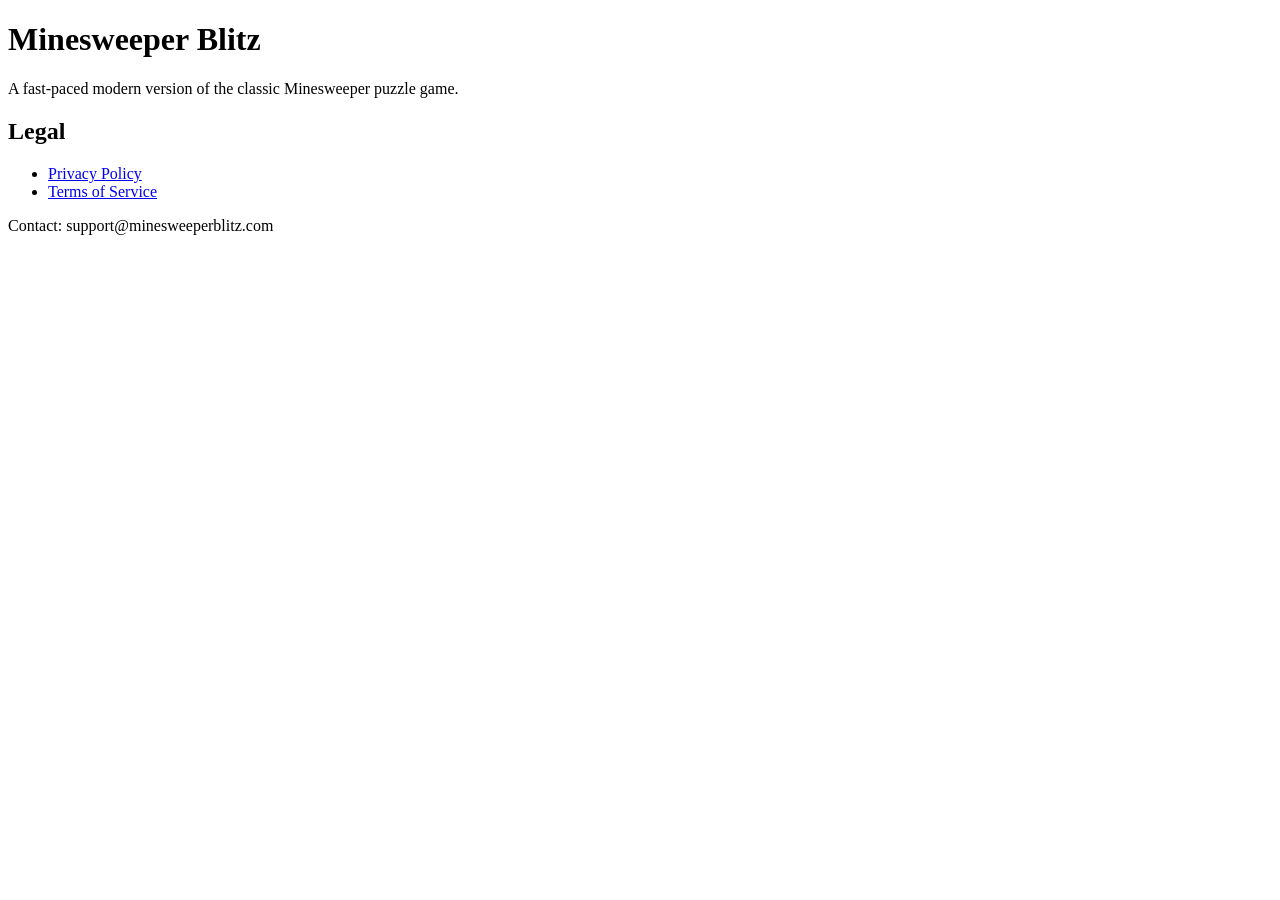
==== index.html @ d7d24f8e "Create index.html" ====
<!DOCTYPE html>
<html>
<head>
<title>Minesweeper Blitz</title>
<link rel="stylesheet" href="style.css">
</head>

<body>

<h1>Minesweeper Blitz</h1>

<p>A fast-paced modern version of the classic Minesweeper puzzle game.</p>

<h2>Legal</h2>

<ul>
<li><a href="privacy.html">Privacy Policy</a></li>
<li><a href="terms.html">Terms of Service</a></li>
</ul>

<p>Contact: support@minesweeperblitz.com</p>

</body>
</html>
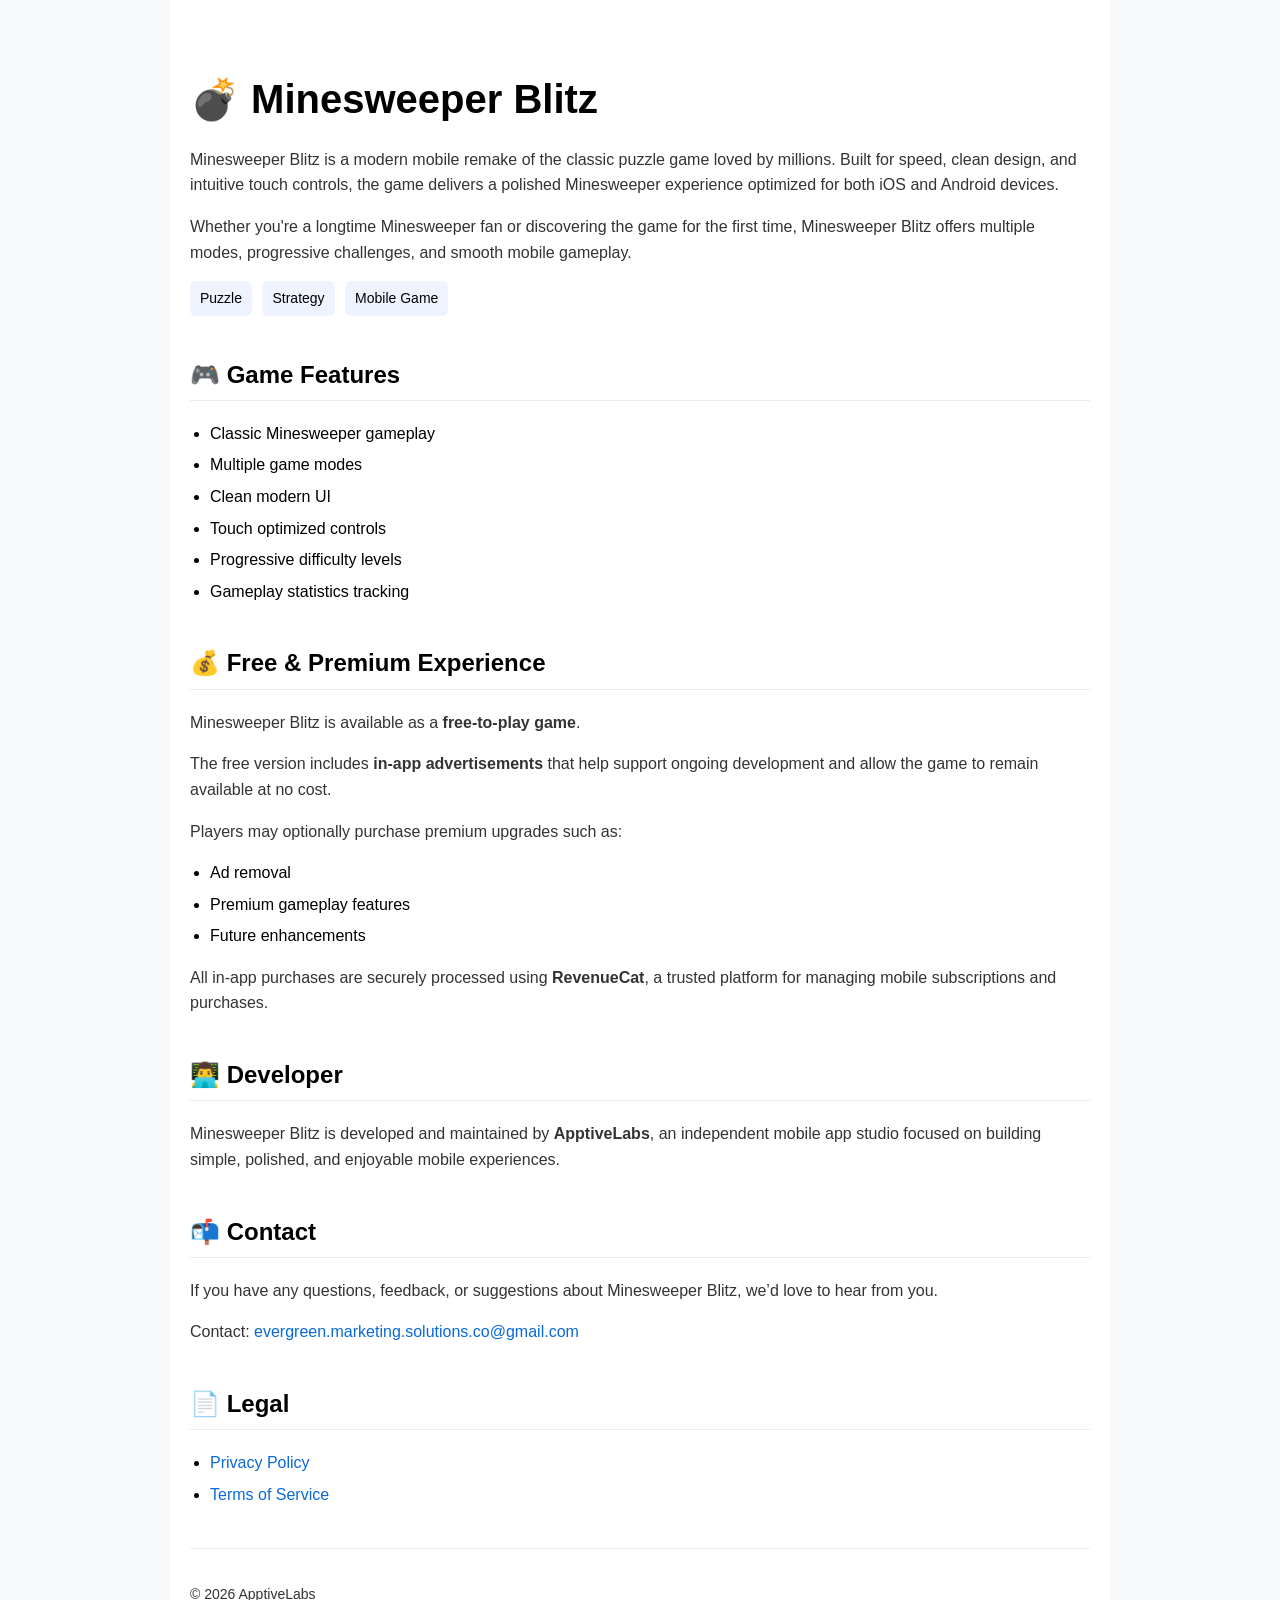
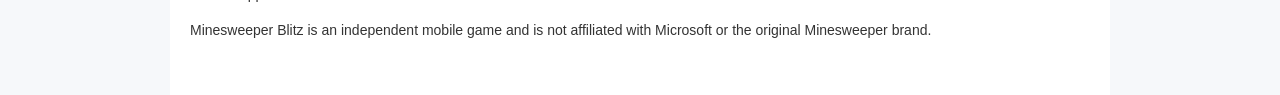
==== commit e3f41879: "Update index.html" ====
--- a/index.html
+++ b/index.html
@@ -1,24 +1,181 @@
 <!DOCTYPE html>
 <html>
+
 <head>
+<meta charset="UTF-8">
 <title>Minesweeper Blitz</title>
-<link rel="stylesheet" href="style.css">
+
+<style>
+
+body{
+font-family: -apple-system, BlinkMacSystemFont, "Segoe UI", Roboto, Helvetica, Arial, sans-serif;
+background:#f6f8fa;
+margin:0;
+padding:0;
+line-height:1.6;
+}
+
+.container{
+max-width:900px;
+margin:auto;
+padding:40px 20px;
+background:white;
+}
+
+h1{
+font-size:40px;
+margin-bottom:10px;
+}
+
+h2{
+margin-top:40px;
+border-bottom:1px solid #eaecef;
+padding-bottom:6px;
+}
+
+p{
+color:#333;
+}
+
+ul{
+padding-left:20px;
+}
+
+li{
+margin-bottom:6px;
+}
+
+.footer{
+margin-top:40px;
+padding-top:20px;
+border-top:1px solid #eee;
+font-size:14px;
+color:#555;
+}
+
+a{
+color:#0969da;
+text-decoration:none;
+}
+
+a:hover{
+text-decoration:underline;
+}
+
+.badge{
+display:inline-block;
+background:#eef3ff;
+padding:6px 10px;
+border-radius:6px;
+font-size:14px;
+margin-right:6px;
+}
+
+</style>
+
 </head>
 
 <body>
 
-<h1>Minesweeper Blitz</h1>
+<div class="container">
 
-<p>A fast-paced modern version of the classic Minesweeper puzzle game.</p>
+<h1>💣 Minesweeper Blitz</h1>
 
-<h2>Legal</h2>
+<p>
+Minesweeper Blitz is a modern mobile remake of the classic puzzle game loved by millions. 
+Built for speed, clean design, and intuitive touch controls, the game delivers a polished 
+Minesweeper experience optimized for both iOS and Android devices.
+</p>
+
+<p>
+Whether you're a longtime Minesweeper fan or discovering the game for the first time, 
+Minesweeper Blitz offers multiple modes, progressive challenges, and smooth mobile gameplay.
+</p>
+
+<div>
+<span class="badge">Puzzle</span>
+<span class="badge">Strategy</span>
+<span class="badge">Mobile Game</span>
+</div>
+
+<h2>🎮 Game Features</h2>
 
 <ul>
-<li><a href="privacy.html">Privacy Policy</a></li>
-<li><a href="terms.html">Terms of Service</a></li>
+<li>Classic Minesweeper gameplay</li>
+<li>Multiple game modes</li>
+<li>Clean modern UI</li>
+<li>Touch optimized controls</li>
+<li>Progressive difficulty levels</li>
+<li>Gameplay statistics tracking</li>
 </ul>
 
-<p>Contact: support@minesweeperblitz.com</p>
+<h2>💰 Free & Premium Experience</h2>
+
+<p>
+Minesweeper Blitz is available as a <strong>free-to-play game</strong>.
+</p>
+
+<p>
+The free version includes <strong>in-app advertisements</strong> that help support ongoing development 
+and allow the game to remain available at no cost.
+</p>
+
+<p>
+Players may optionally purchase premium upgrades such as:
+</p>
+
+<ul>
+<li>Ad removal</li>
+<li>Premium gameplay features</li>
+<li>Future enhancements</li>
+</ul>
+
+<p>
+All in-app purchases are securely processed using 
+<strong>RevenueCat</strong>, a trusted platform for managing mobile subscriptions 
+and purchases.
+</p>
+
+<h2>👨‍💻 Developer</h2>
+
+<p>
+Minesweeper Blitz is developed and maintained by <strong>ApptiveLabs</strong>, 
+an independent mobile app studio focused on building simple, polished, 
+and enjoyable mobile experiences.
+</p>
+
+<h2>📬 Contact</h2>
+
+<p>
+If you have any questions, feedback, or suggestions about Minesweeper Blitz, 
+we’d love to hear from you.
+</p>
+
+<p>
+Contact: <a href="mailto:evergreen.marketing.solutions.co@gmail.com">evergreen.marketing.solutions.co@gmail.com</a>
+</p>
+
+<h2>📄 Legal</h2>
+
+<ul>
+<li><a href="privacy.md">Privacy Policy</a></li>
+<li><a href="terms.md">Terms of Service</a></li>
+</ul>
+
+<div class="footer">
+
+<p>
+© 2026 ApptiveLabs
+</p>
+
+<p>
+Minesweeper Blitz is an independent mobile game and is not affiliated with Microsoft or the original Minesweeper brand.
+</p>
+
+</div>
+
+</div>
 
 </body>
+
 </html>
